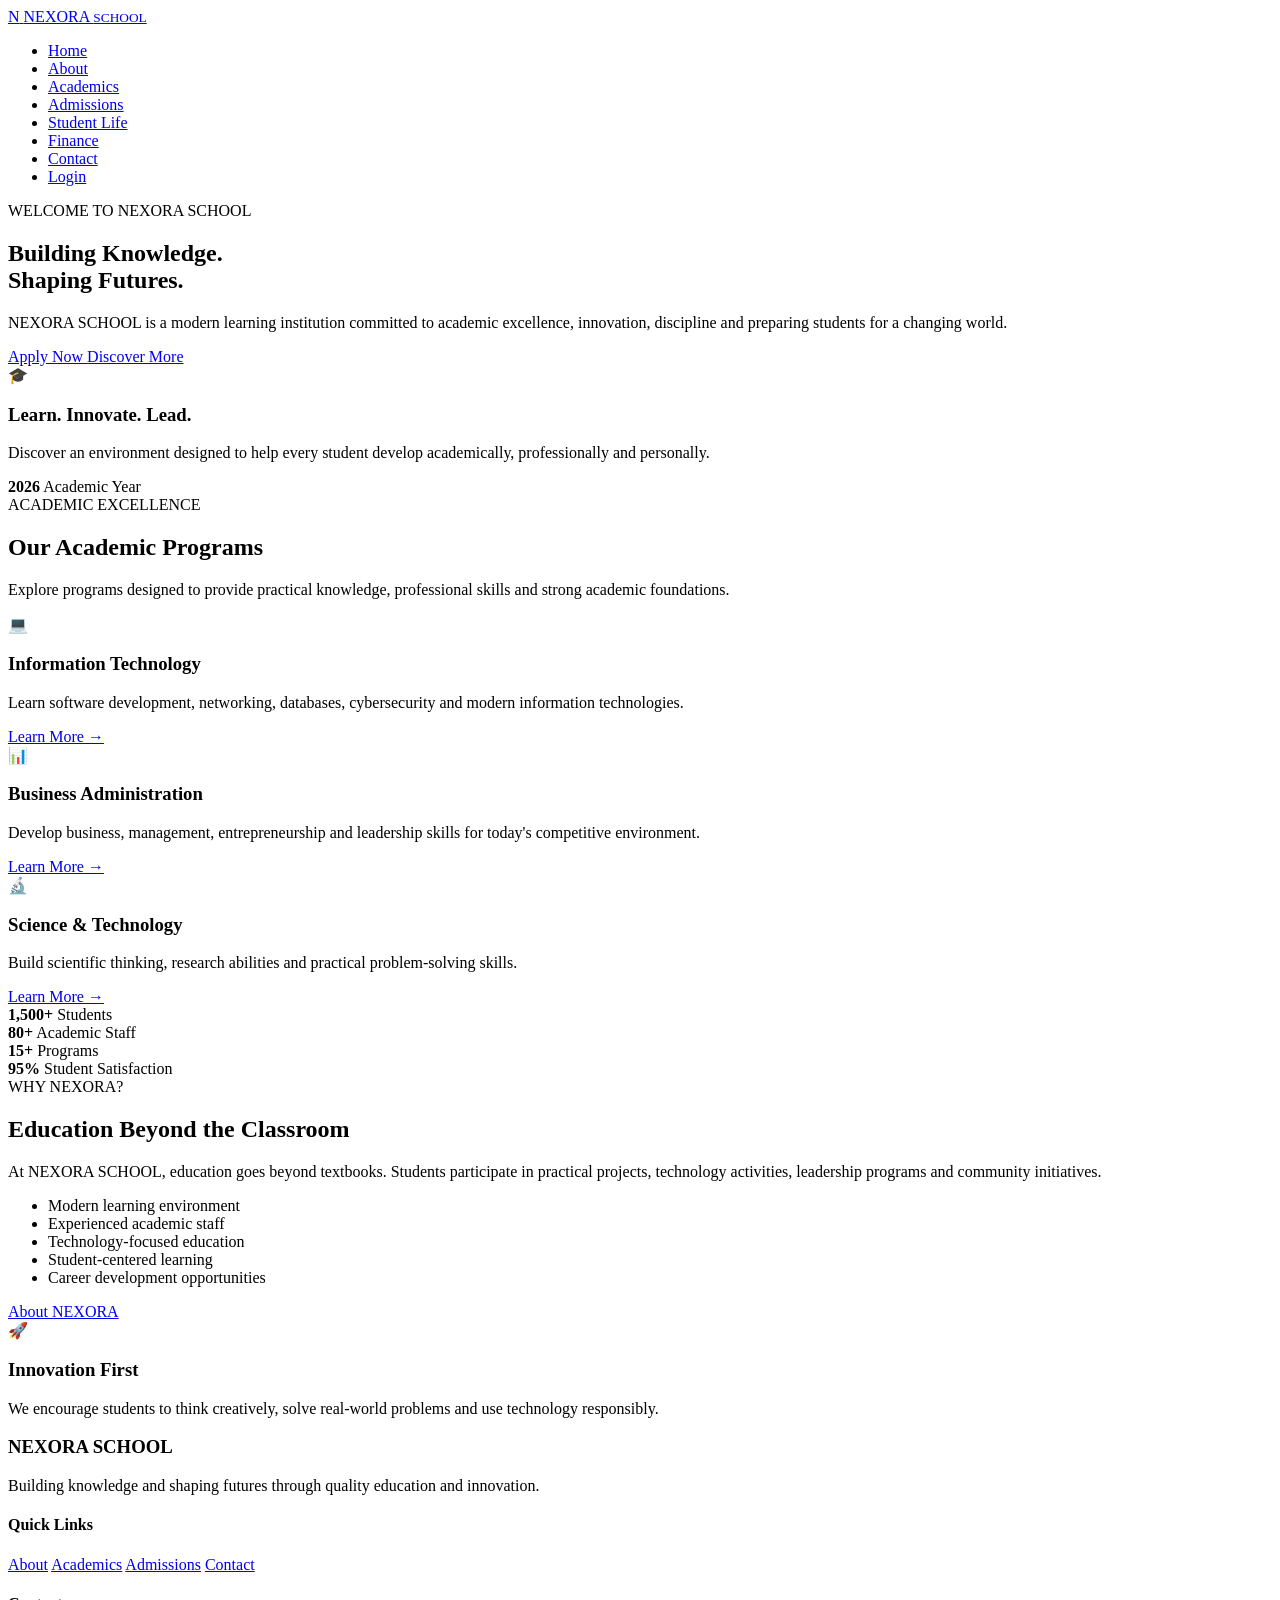
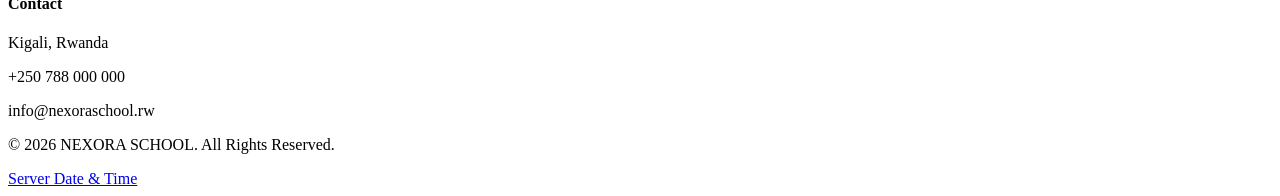
==== index.html @ 845bc864 "Add initial index.html for NEXORA SCHOOL homepage This is the initial commit of the index.html file," ====
<!DOCTYPE html>
<html lang="en">
<head>
    <meta charset="UTF-8">
    <meta name="viewport" content="width=device-width, initial-scale=1.0">
    <title>NEXORA SCHOOL | Home</title>
    <link rel="stylesheet" href="style.css">
</head>

<body>

<header class="site-header">
    <div class="container nav-container">
        <a href="index.html" class="logo">
            <span class="logo-icon">N</span>
            <span>NEXORA <small>SCHOOL</small></span>
        </a>

        <nav>
            <ul class="nav-links">
                <li><a href="index.html" class="active">Home</a></li>
                <li><a href="about.html">About</a></li>
                <li><a href="academics.html">Academics</a></li>
                <li><a href="admissions.html">Admissions</a></li>
                <li><a href="student.html">Student Life</a></li>
                <li><a href="finance.html">Finance</a></li>
                <li><a href="contact.html">Contact</a></li>
                <li><a href="login.html" class="nav-button">Login</a></li>
            </ul>
        </nav>
    </div>
</header>

<main>

    <section class="hero">
        <div class="container hero-content">
            <div class="hero-text">
                <span class="badge">WELCOME TO NEXORA SCHOOL</span>

                <h1>Building Knowledge.<br><span>Shaping Futures.</span></h1>

                <p>
                    NEXORA SCHOOL is a modern learning institution committed
                    to academic excellence, innovation, discipline and
                    preparing students for a changing world.
                </p>

                <div class="hero-buttons">
                    <a href="admissions.html" class="btn btn-primary">
                        Apply Now
                    </a>

                    <a href="about.html" class="btn btn-outline">
                        Discover More
                    </a>
                </div>
            </div>

            <div class="hero-card">
                <div class="hero-card-icon">🎓</div>
                <h3>Learn. Innovate. Lead.</h3>
                <p>
                    Discover an environment designed to help every student
                    develop academically, professionally and personally.
                </p>

                <div class="hero-stat">
                    <strong>2026</strong>
                    <span>Academic Year</span>
                </div>
            </div>
        </div>
    </section>


    <section class="section">
        <div class="container">

            <div class="section-heading">
                <span class="section-label">ACADEMIC EXCELLENCE</span>
                <h2>Our Academic Programs</h2>
                <p>
                    Explore programs designed to provide practical knowledge,
                    professional skills and strong academic foundations.
                </p>
            </div>

            <div class="card-grid three">

                <article class="program-card">
                    <div class="card-icon">💻</div>
                    <h3>Information Technology</h3>
                    <p>
                        Learn software development, networking, databases,
                        cybersecurity and modern information technologies.
                    </p>
                    <a href="academics.html">Learn More →</a>
                </article>

                <article class="program-card">
                    <div class="card-icon">📊</div>
                    <h3>Business Administration</h3>
                    <p>
                        Develop business, management, entrepreneurship and
                        leadership skills for today's competitive environment.
                    </p>
                    <a href="academics.html">Learn More →</a>
                </article>

                <article class="program-card">
                    <div class="card-icon">🔬</div>
                    <h3>Science & Technology</h3>
                    <p>
                        Build scientific thinking, research abilities and
                        practical problem-solving skills.
                    </p>
                    <a href="academics.html">Learn More →</a>
                </article>

            </div>
        </div>
    </section>


    <section class="stats-section">
        <div class="container stats-grid">

            <div class="stat">
                <strong>1,500+</strong>
                <span>Students</span>
            </div>

            <div class="stat">
                <strong>80+</strong>
                <span>Academic Staff</span>
            </div>

            <div class="stat">
                <strong>15+</strong>
                <span>Programs</span>
            </div>

            <div class="stat">
                <strong>95%</strong>
                <span>Student Satisfaction</span>
            </div>

        </div>
    </section>


    <section class="section light-section">
        <div class="container split-section">

            <div>
                <span class="section-label">WHY NEXORA?</span>

                <h2>Education Beyond the Classroom</h2>

                <p>
                    At NEXORA SCHOOL, education goes beyond textbooks.
                    Students participate in practical projects, technology
                    activities, leadership programs and community initiatives.
                </p>

                <ul class="check-list">
                    <li>Modern learning environment</li>
                    <li>Experienced academic staff</li>
                    <li>Technology-focused education</li>
                    <li>Student-centered learning</li>
                    <li>Career development opportunities</li>
                </ul>

                <a href="about.html" class="btn btn-primary">
                    About NEXORA
                </a>
            </div>

            <div class="feature-box">
                <div class="feature-icon">🚀</div>
                <h3>Innovation First</h3>
                <p>
                    We encourage students to think creatively, solve
                    real-world problems and use technology responsibly.
                </p>
            </div>

        </div>
    </section>

</main>


<footer class="footer">
    <div class="container footer-grid">

        <div>
            <h3>NEXORA SCHOOL</h3>
            <p>
                Building knowledge and shaping futures through quality
                education and innovation.
            </p>
        </div>

        <div>
            <h4>Quick Links</h4>
            <a href="about.html">About</a>
            <a href="academics.html">Academics</a>
            <a href="admissions.html">Admissions</a>
            <a href="contact.html">Contact</a>
        </div>

        <div>
            <h4>Contact</h4>
            <p>Kigali, Rwanda</p>
            <p>+250 788 000 000</p>
            <p>info@nexoraschool.rw</p>
        </div>

    </div>

    <div class="footer-bottom">
        <p>
            &copy; 2026 NEXORA SCHOOL. All Rights Reserved.
        </p>

        <a href="datetime.php">Server Date & Time</a>
    </div>
</footer>

<script src="script.js"></script>

</body>
</html>
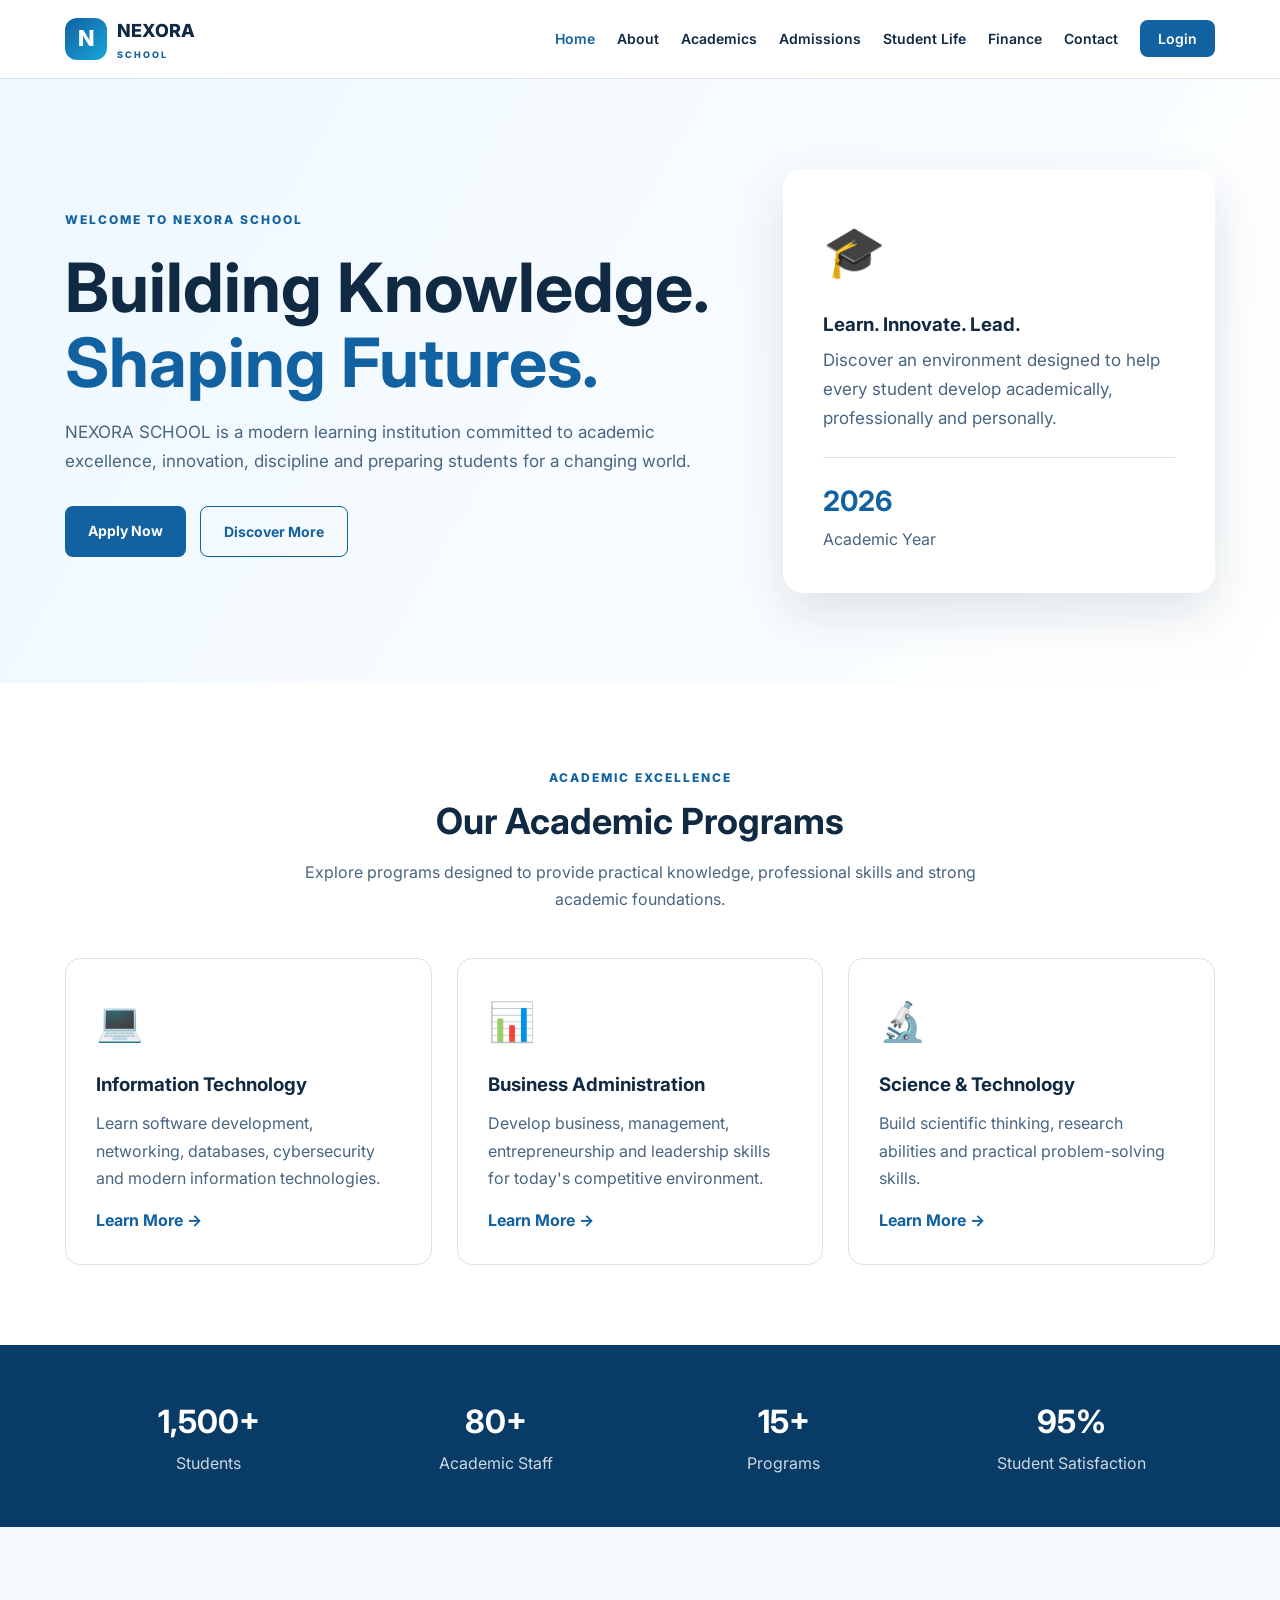
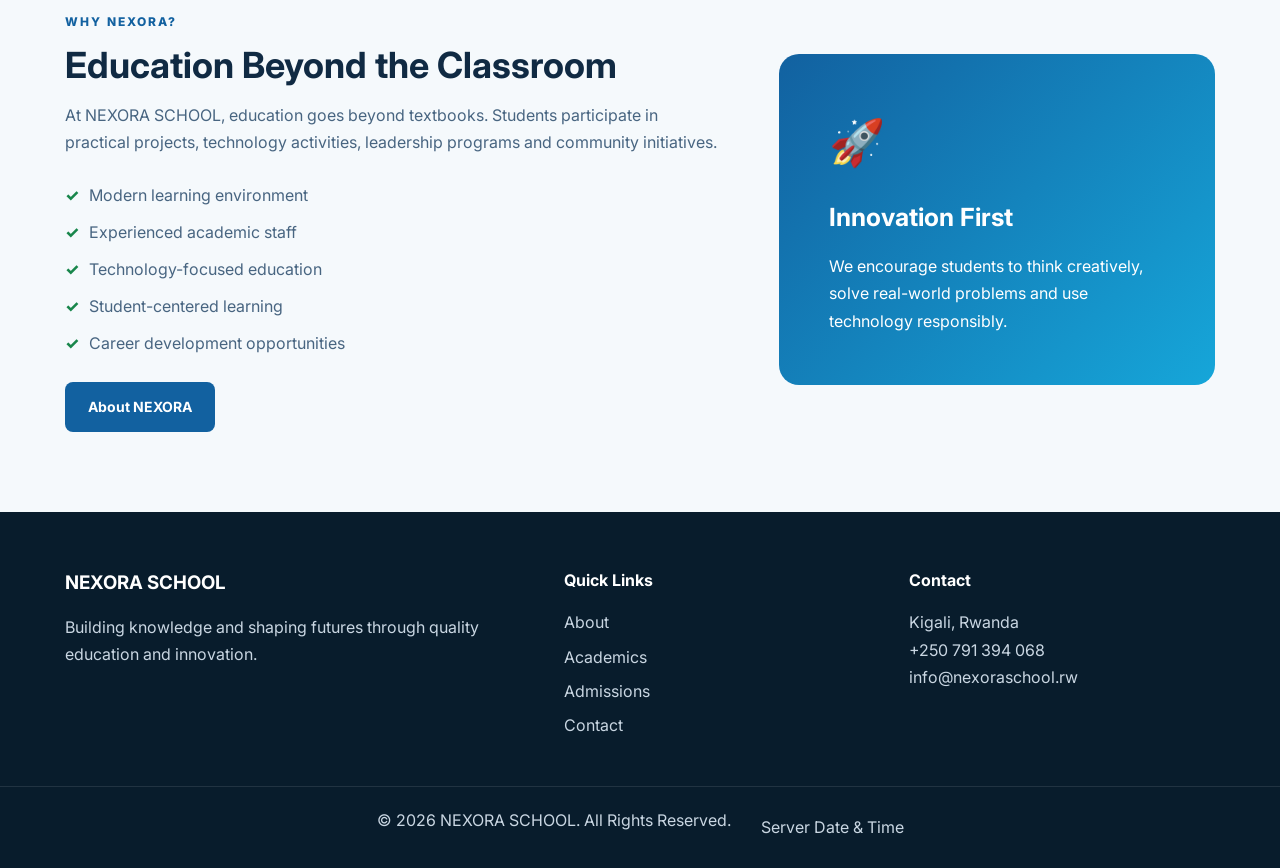
==== commit f8bd0d23: "Update contact phone number in index.html" ====
--- a/index.html
+++ b/index.html
@@ -214,7 +214,7 @@
         <div>
             <h4>Contact</h4>
             <p>Kigali, Rwanda</p>
-            <p>+250 788 000 000</p>
+            <p>+250 791 394 068</p>
             <p>info@nexoraschool.rw</p>
         </div>
 
--- a/style.css
+++ b/style.css
@@ -0,0 +1,1606 @@
+@import url('https://fonts.googleapis.com/css2?family=Inter:wght@400;500;600;700;800&display=swap');
+
+
+* {
+    margin: 0;
+    padding: 0;
+    box-sizing: border-box;
+}
+
+
+:root {
+
+    --primary: #1261a0;
+    --primary-dark: #083b66;
+    --secondary: #16a6d9;
+
+    --dark: #102a43;
+    --text: #486581;
+    --light: #f5f9fc;
+    --white: #ffffff;
+
+    --border: #d9e2ec;
+
+    --success: #18864b;
+    --danger: #c53030;
+
+}
+
+
+body {
+
+    font-family: "Inter", Arial, sans-serif;
+
+    color: var(--text);
+
+    background: var(--white);
+
+    line-height: 1.7;
+
+}
+
+
+a {
+
+    text-decoration: none;
+
+    color: inherit;
+
+}
+
+
+.container {
+
+    width: min(1150px, 92%);
+
+    margin: auto;
+
+}
+
+
+/* =========================
+   HEADER
+========================= */
+
+.site-header {
+
+    background: white;
+
+    border-bottom: 1px solid var(--border);
+
+    position: sticky;
+
+    top: 0;
+
+    z-index: 1000;
+
+}
+
+
+.nav-container {
+
+    min-height: 78px;
+
+    display: flex;
+
+    justify-content: space-between;
+
+    align-items: center;
+
+}
+
+
+.logo {
+
+    display: flex;
+
+    align-items: center;
+
+    gap: 10px;
+
+    color: var(--dark);
+
+    font-weight: 800;
+
+    font-size: 18px;
+
+}
+
+
+.logo small {
+
+    display: block;
+
+    font-size: 9px;
+
+    letter-spacing: 2px;
+
+    color: var(--primary);
+
+}
+
+
+.logo-icon {
+
+    width: 42px;
+
+    height: 42px;
+
+    display: grid;
+
+    place-items: center;
+
+    background: linear-gradient(
+        135deg,
+        var(--primary),
+        var(--secondary)
+    );
+
+    color: white;
+
+    border-radius: 12px;
+
+    font-size: 22px;
+
+}
+
+
+.nav-links {
+
+    list-style: none;
+
+    display: flex;
+
+    align-items: center;
+
+    gap: 22px;
+
+}
+
+
+.nav-links a {
+
+    color: var(--dark);
+
+    font-size: 14px;
+
+    font-weight: 600;
+
+}
+
+
+.nav-links a:hover,
+.nav-links .active {
+
+    color: var(--primary);
+
+}
+
+
+.nav-button {
+
+    background: var(--primary);
+
+    color: white !important;
+
+    padding: 10px 18px;
+
+    border-radius: 8px;
+
+}
+
+
+/* =========================
+   HERO
+========================= */
+
+.hero {
+
+    background:
+        linear-gradient(
+            120deg,
+            #eef8ff,
+            #ffffff
+        );
+
+    padding: 90px 0;
+
+}
+
+
+.hero-content {
+
+    display: grid;
+
+    grid-template-columns: 1.5fr 1fr;
+
+    gap: 70px;
+
+    align-items: center;
+
+}
+
+
+.badge,
+.section-label {
+
+    color: var(--primary);
+
+    font-size: 12px;
+
+    font-weight: 800;
+
+    letter-spacing: 2px;
+
+}
+
+
+.hero h1 {
+
+    color: var(--dark);
+
+    font-size: clamp(40px, 6vw, 68px);
+
+    line-height: 1.1;
+
+    margin: 18px 0;
+
+}
+
+
+.hero h1 span {
+
+    color: var(--primary);
+
+}
+
+
+.hero p {
+
+    max-width: 650px;
+
+    font-size: 17px;
+
+}
+
+
+.hero-buttons {
+
+    display: flex;
+
+    gap: 14px;
+
+    margin-top: 30px;
+
+}
+
+
+.btn {
+
+    display: inline-block;
+
+    border: none;
+
+    cursor: pointer;
+
+    padding: 13px 23px;
+
+    border-radius: 8px;
+
+    font-weight: 700;
+
+    font-size: 14px;
+
+}
+
+
+.btn-primary {
+
+    background: var(--primary);
+
+    color: white;
+
+}
+
+
+.btn-primary:hover {
+
+    background: var(--primary-dark);
+
+}
+
+
+.btn-outline {
+
+    border: 1px solid var(--primary);
+
+    color: var(--primary);
+
+}
+
+
+.hero-card {
+
+    padding: 40px;
+
+    background: white;
+
+    border-radius: 20px;
+
+    box-shadow:
+        0 20px 50px rgba(16, 42, 67, .12);
+
+}
+
+
+.hero-card-icon {
+
+    font-size: 50px;
+
+}
+
+
+.hero-card h3 {
+
+    color: var(--dark);
+
+    margin: 15px 0 5px;
+
+}
+
+
+.hero-stat {
+
+    margin-top: 25px;
+
+    padding-top: 20px;
+
+    border-top: 1px solid var(--border);
+
+}
+
+
+.hero-stat strong {
+
+    display: block;
+
+    font-size: 28px;
+
+    color: var(--primary);
+
+}
+
+
+/* =========================
+   SECTIONS
+========================= */
+
+.section {
+
+    padding: 80px 0;
+
+}
+
+
+.light-section {
+
+    background: var(--light);
+
+}
+
+
+.section-heading {
+
+    text-align: center;
+
+    max-width: 700px;
+
+    margin: 0 auto 45px;
+
+}
+
+
+.section-heading h2,
+.split-section h2 {
+
+    color: var(--dark);
+
+    font-size: 36px;
+
+    line-height: 1.2;
+
+    margin: 10px 0 15px;
+
+}
+
+
+/* =========================
+   CARDS
+========================= */
+
+.card-grid {
+
+    display: grid;
+
+    gap: 25px;
+
+}
+
+
+.card-grid.three {
+
+    grid-template-columns:
+        repeat(3, 1fr);
+
+}
+
+
+.program-card,
+.info-card {
+
+    padding: 30px;
+
+    background: white;
+
+    border: 1px solid var(--border);
+
+    border-radius: 15px;
+
+    transition: .25s;
+
+}
+
+
+.program-card:hover,
+.info-card:hover {
+
+    transform: translateY(-5px);
+
+    box-shadow:
+        0 15px 35px rgba(16, 42, 67, .09);
+
+}
+
+
+.card-icon {
+
+    font-size: 38px;
+
+    margin-bottom: 15px;
+
+}
+
+
+.program-card h3,
+.info-card h3 {
+
+    color: var(--dark);
+
+    margin-bottom: 10px;
+
+}
+
+
+.program-card a {
+
+    display: inline-block;
+
+    margin-top: 15px;
+
+    color: var(--primary);
+
+    font-weight: 700;
+
+}
+
+
+.program-level {
+
+    display: inline-block;
+
+    margin-top: 15px;
+
+    padding: 5px 10px;
+
+    background: #e8f5fc;
+
+    color: var(--primary);
+
+    border-radius: 20px;
+
+    font-size: 11px;
+
+    font-weight: 700;
+
+}
+
+
+/* =========================
+   STATS
+========================= */
+
+.stats-section {
+
+    background: var(--primary-dark);
+
+    color: white;
+
+    padding: 50px 0;
+
+}
+
+
+.stats-grid {
+
+    display: grid;
+
+    grid-template-columns:
+        repeat(4, 1fr);
+
+    text-align: center;
+
+}
+
+
+.stat strong {
+
+    display: block;
+
+    font-size: 32px;
+
+}
+
+
+.stat span {
+
+    opacity: .8;
+
+}
+
+
+/* =========================
+   SPLIT
+========================= */
+
+.split-section {
+
+    display: grid;
+
+    grid-template-columns:
+        1.2fr .8fr;
+
+    gap: 60px;
+
+    align-items: center;
+
+}
+
+
+.check-list {
+
+    list-style: none;
+
+    margin: 25px 0;
+
+}
+
+
+.check-list li {
+
+    margin: 10px 0;
+
+}
+
+
+.check-list li::before {
+
+    content: "✓";
+
+    color: var(--success);
+
+    font-weight: 800;
+
+    margin-right: 10px;
+
+}
+
+
+.feature-box {
+
+    background:
+        linear-gradient(
+            135deg,
+            var(--primary),
+            var(--secondary)
+        );
+
+    color: white;
+
+    padding: 50px;
+
+    border-radius: 20px;
+
+}
+
+
+.feature-box h3 {
+
+    font-size: 25px;
+
+    margin: 15px 0;
+
+}
+
+
+.feature-icon {
+
+    font-size: 45px;
+
+}
+
+
+/* =========================
+   PAGE HERO
+========================= */
+
+.page-hero {
+
+    padding: 75px 0;
+
+    background: var(--light);
+
+}
+
+
+.page-hero h1 {
+
+    font-size: 50px;
+
+    color: var(--dark);
+
+    line-height: 1.1;
+
+    margin: 12px 0;
+
+}
+
+
+/* =========================
+   FORMS
+========================= */
+
+.form-container {
+
+    max-width: 850px;
+
+    margin: auto;
+
+    background: white;
+
+    border: 1px solid var(--border);
+
+    border-radius: 15px;
+
+    padding: 35px;
+
+}
+
+
+.form-container h2 {
+
+    color: var(--dark);
+
+    margin-bottom: 8px;
+
+}
+
+
+.form-description {
+
+    margin-bottom: 30px;
+
+}
+
+
+.form-grid {
+
+    display: grid;
+
+    grid-template-columns:
+        repeat(2, 1fr);
+
+    gap: 20px;
+
+}
+
+
+.form-group {
+
+    display: flex;
+
+    flex-direction: column;
+
+    gap: 7px;
+
+}
+
+
+.form-group.full {
+
+    grid-column: 1 / -1;
+
+}
+
+
+.form-group label {
+
+    color: var(--dark);
+
+    font-size: 13px;
+
+    font-weight: 700;
+
+}
+
+
+.form-group input,
+.form-group select,
+.form-group textarea,
+.search-box input {
+
+    width: 100%;
+
+    border: 1px solid var(--border);
+
+    padding: 13px;
+
+    border-radius: 8px;
+
+    font: inherit;
+
+    outline: none;
+
+}
+
+
+.form-group input:focus,
+.form-group select:focus,
+.form-group textarea:focus,
+.search-box input:focus {
+
+    border-color: var(--primary);
+
+    box-shadow:
+        0 0 0 3px rgba(18, 97, 160, .1);
+
+}
+
+
+.form-check {
+
+    display: flex;
+
+    gap: 10px;
+
+    align-items: center;
+
+    margin: 20px 0;
+
+    font-size: 13px;
+
+}
+
+
+.form-message {
+
+    margin-top: 15px;
+
+    font-weight: 600;
+
+}
+
+
+.form-message.success {
+
+    color: var(--success);
+
+}
+
+
+.form-message.error {
+
+    color: var(--danger);
+
+}
+
+
+.full-button {
+
+    width: 100%;
+
+}
+
+
+/* =========================
+   SEARCH
+========================= */
+
+.search-box {
+
+    max-width: 600px;
+
+    margin: 0 auto 40px;
+
+}
+
+
+.search-box label {
+
+    display: block;
+
+    color: var(--dark);
+
+    font-weight: 700;
+
+    margin-bottom: 8px;
+
+}
+
+
+.no-results {
+
+    text-align: center;
+
+    display: none;
+
+    padding: 30px;
+
+}
+
+
+/* =========================
+   CONTACT
+========================= */
+
+.contact-grid {
+
+    display: grid;
+
+    grid-template-columns:
+        .8fr 1.2fr;
+
+    gap: 60px;
+
+}
+
+
+.contact-info h2 {
+
+    color: var(--dark);
+
+    margin-bottom: 15px;
+
+}
+
+
+.contact-item {
+
+    display: flex;
+
+    gap: 15px;
+
+    margin-top: 25px;
+
+}
+
+
+.contact-icon {
+
+    width: 45px;
+
+    height: 45px;
+
+    display: grid;
+
+    place-items: center;
+
+    background: #eaf6fd;
+
+    border-radius: 10px;
+
+}
+
+
+.contact-item h4 {
+
+    color: var(--dark);
+
+}
+
+
+/* =========================
+   TABLE
+========================= */
+
+.table-wrapper {
+
+    overflow-x: auto;
+
+}
+
+
+table {
+
+    width: 100%;
+
+    border-collapse: collapse;
+
+    background: white;
+
+}
+
+
+th,
+td {
+
+    padding: 15px;
+
+    border-bottom: 1px solid var(--border);
+
+    text-align: left;
+
+}
+
+
+th {
+
+    background: var(--primary-dark);
+
+    color: white;
+
+}
+
+
+/* =========================
+   FOOTER
+========================= */
+
+.footer {
+
+    background: #081c2c;
+
+    color: #c9d6e2;
+
+    padding-top: 55px;
+
+}
+
+
+.footer-grid {
+
+    display: grid;
+
+    grid-template-columns:
+        1.5fr 1fr 1fr;
+
+    gap: 40px;
+
+    padding-bottom: 40px;
+
+}
+
+
+.footer h3,
+.footer h4 {
+
+    color: white;
+
+    margin-bottom: 15px;
+
+}
+
+
+.footer a {
+
+    display: block;
+
+    margin: 7px 0;
+
+}
+
+
+.footer a:hover {
+
+    color: white;
+
+}
+
+
+.footer-bottom {
+
+    border-top: 1px solid rgba(255,255,255,.1);
+
+    padding: 20px;
+
+    display: flex;
+
+    justify-content: center;
+
+    gap: 30px;
+
+    text-align: center;
+
+}
+
+
+/* =========================
+   AUTH
+========================= */
+
+.auth-page {
+
+    background: var(--light);
+
+}
+
+
+.auth-main {
+
+    min-height: calc(100vh - 78px);
+
+    display: grid;
+
+    place-items: center;
+
+    padding: 50px 20px;
+
+}
+
+
+.auth-card {
+
+    width: min(500px, 100%);
+
+    background: white;
+
+    padding: 40px;
+
+    border-radius: 18px;
+
+    box-shadow:
+        0 20px 50px rgba(16, 42, 67, .1);
+
+}
+
+
+.register-card {
+
+    width: min(750px, 100%);
+
+}
+
+
+.auth-logo {
+
+    width: 55px;
+
+    height: 55px;
+
+    margin: auto;
+
+    display: grid;
+
+    place-items: center;
+
+    background: var(--primary);
+
+    color: white;
+
+    border-radius: 15px;
+
+    font-size: 25px;
+
+    font-weight: 800;
+
+}
+
+
+.auth-card h1 {
+
+    text-align: center;
+
+    color: var(--dark);
+
+    margin: 15px 0 5px;
+
+}
+
+
+.auth-card > p {
+
+    text-align: center;
+
+}
+
+
+.auth-link {
+
+    margin-top: 20px;
+
+    text-align: center;
+
+}
+
+
+.auth-link a {
+
+    color: var(--primary);
+
+    font-weight: 700;
+
+}
+
+
+.auth-divider {
+
+    text-align: center;
+
+    margin: 25px 0;
+
+    color: #9fb3c8;
+
+}
+
+
+.demo-box {
+
+    margin-top: 25px;
+
+    padding: 15px;
+
+    background: var(--light);
+
+    border-radius: 10px;
+
+    font-size: 12px;
+
+}
+
+
+.demo-box strong {
+
+    color: var(--dark);
+
+}
+
+
+/* =========================
+   DASHBOARD
+========================= */
+
+.dashboard-header {
+
+    background: white;
+
+    border-bottom: 1px solid var(--border);
+
+}
+
+
+.dashboard-nav {
+
+    min-height: 75px;
+
+    display: flex;
+
+    justify-content: space-between;
+
+    align-items: center;
+
+}
+
+
+.dashboard-user {
+
+    display: flex;
+
+    gap: 15px;
+
+    align-items: center;
+
+    font-weight: 700;
+
+}
+
+
+.logout-button {
+
+    border: none;
+
+    background: #fee2e2;
+
+    color: var(--danger);
+
+    padding: 9px 15px;
+
+    border-radius: 7px;
+
+    cursor: pointer;
+
+    font-weight: 700;
+
+}
+
+
+.dashboard-main {
+
+    background: var(--light);
+
+    min-height: calc(100vh - 75px);
+
+    padding: 50px 0;
+
+}
+
+
+.dashboard-heading {
+
+    margin-bottom: 30px;
+
+}
+
+
+.dashboard-heading h1 {
+
+    color: var(--dark);
+
+    font-size: 36px;
+
+}
+
+
+.dashboard-stats {
+
+    display: grid;
+
+    grid-template-columns:
+        repeat(4, 1fr);
+
+    gap: 20px;
+
+    margin-bottom: 25px;
+
+}
+
+
+.dashboard-stat {
+
+    background: white;
+
+    padding: 25px;
+
+    border-radius: 12px;
+
+    border: 1px solid var(--border);
+
+}
+
+
+.dashboard-stat span {
+
+    display: block;
+
+    font-size: 13px;
+
+}
+
+
+.dashboard-stat strong {
+
+    display: block;
+
+    color: var(--primary);
+
+    font-size: 30px;
+
+}
+
+
+.dashboard-stat small {
+
+    color: #829ab1;
+
+}
+
+
+.dashboard-grid {
+
+    display: grid;
+
+    grid-template-columns:
+        1.4fr .8fr;
+
+    gap: 25px;
+
+}
+
+
+.dashboard-card {
+
+    background: white;
+
+    padding: 25px;
+
+    border-radius: 12px;
+
+    border: 1px solid var(--border);
+
+}
+
+
+.dashboard-card h2 {
+
+    color: var(--dark);
+
+    margin-bottom: 20px;
+
+}
+
+
+.announcement {
+
+    padding: 15px 0;
+
+    border-bottom: 1px solid var(--border);
+
+}
+
+
+.announcement strong {
+
+    color: var(--dark);
+
+}
+
+
+.quick-actions {
+
+    display: grid;
+
+    grid-template-columns:
+        repeat(2, 1fr);
+
+    gap: 12px;
+
+}
+
+
+.quick-actions button {
+
+    padding: 15px;
+
+    border: 1px solid var(--border);
+
+    background: var(--light);
+
+    border-radius: 8px;
+
+    cursor: pointer;
+
+    font-weight: 600;
+
+}
+
+
+.status-row {
+
+    display: flex;
+
+    justify-content: space-between;
+
+    padding: 15px 0;
+
+    border-bottom: 1px solid var(--border);
+
+}
+
+
+.status-online {
+
+    color: var(--success);
+
+}
+
+
+.dashboard-section {
+
+    display: none;
+
+}
+
+
+/* =========================
+   SERVER TIME
+========================= */
+
+.time-section {
+
+    min-height: 70vh;
+
+    display: grid;
+
+    place-items: center;
+
+    padding: 60px 20px;
+
+    background: var(--light);
+
+}
+
+
+.time-card {
+
+    text-align: center;
+
+    background: white;
+
+    padding: 55px;
+
+    border-radius: 20px;
+
+    box-shadow:
+        0 20px 50px rgba(16,42,67,.1);
+
+}
+
+
+.server-date {
+
+    color: var(--dark);
+
+    font-size: 20px;
+
+    margin-top: 20px;
+
+}
+
+
+.server-time {
+
+    color: var(--primary);
+
+    font-size: 55px;
+
+    font-weight: 800;
+
+    margin: 10px 0 20px;
+
+}
+
+
+/* =========================
+   RESPONSIVE
+========================= */
+
+@media (max-width: 900px) {
+
+    .nav-links {
+
+        gap: 10px;
+
+        flex-wrap: wrap;
+
+        justify-content: flex-end;
+
+    }
+
+
+    .hero-content,
+    .split-section,
+    .contact-grid {
+
+        grid-template-columns: 1fr;
+
+    }
+
+
+    .card-grid.three {
+
+        grid-template-columns: 1fr 1fr;
+
+    }
+
+
+    .stats-grid,
+    .dashboard-stats {
+
+        grid-template-columns: 1fr 1fr;
+
+    }
+
+
+    .dashboard-grid {
+
+        grid-template-columns: 1fr;
+
+    }
+
+}
+
+
+@media (max-width: 650px) {
+
+    .nav-container {
+
+        flex-direction: column;
+
+        padding: 15px 0;
+
+        gap: 15px;
+
+    }
+
+
+    .nav-links {
+
+        justify-content: center;
+
+    }
+
+
+    .hero {
+
+        padding: 60px 0;
+
+    }
+
+
+    .hero-buttons {
+
+        flex-direction: column;
+
+    }
+
+
+    .card-grid.three,
+    .stats-grid,
+    .dashboard-stats,
+    .form-grid,
+    .footer-grid {
+
+        grid-template-columns: 1fr;
+
+    }
+
+
+    .form-group.full {
+
+        grid-column: auto;
+
+    }
+
+
+    .page-hero h1 {
+
+        font-size: 38px;
+
+    }
+
+
+    .section-heading h2,
+    .split-section h2 {
+
+        font-size: 30px;
+
+    }
+
+
+    .footer-bottom {
+
+        flex-direction: column;
+
+        gap: 5px;
+
+    }
+
+}
